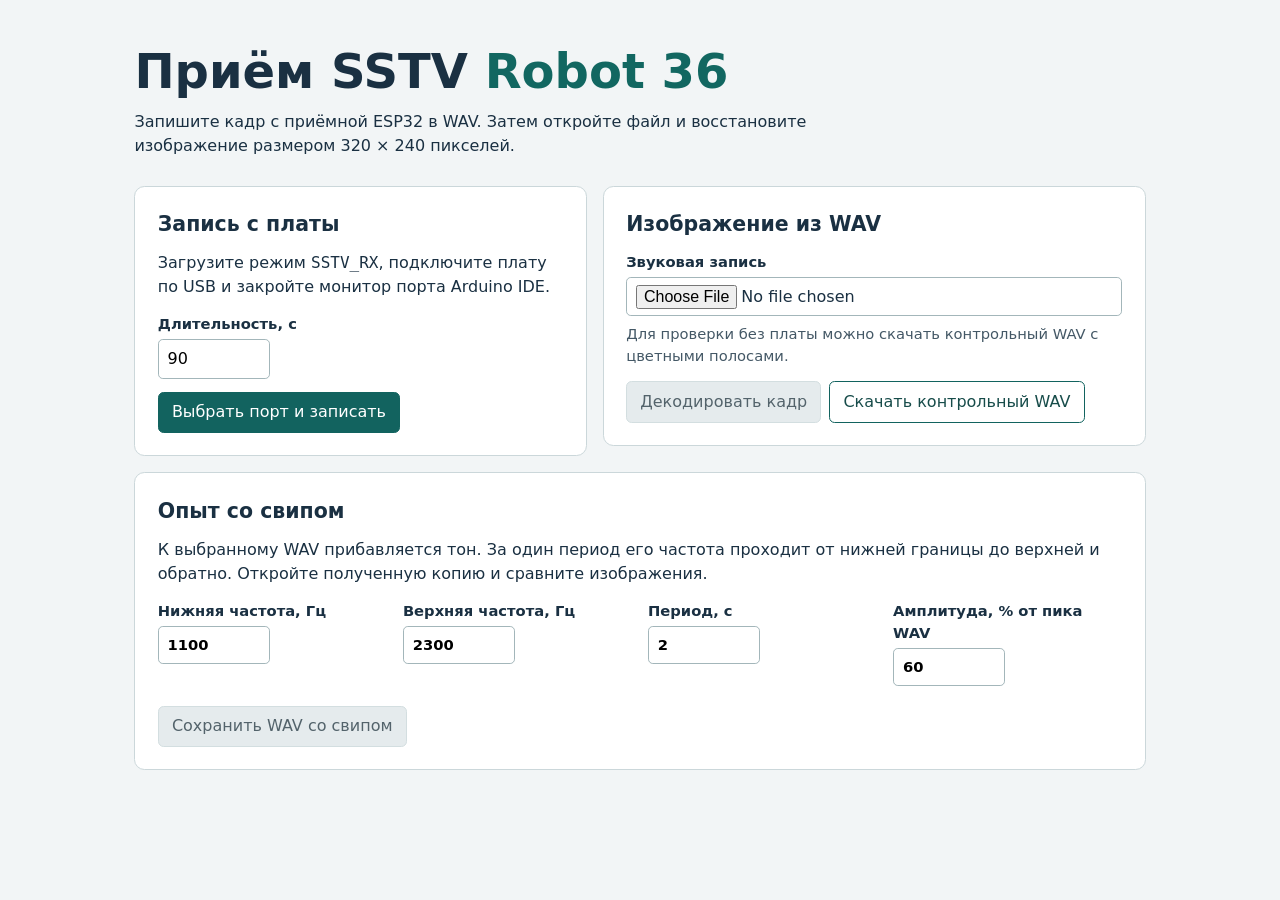
==== tools/receiver/index.html @ a5ce9389 "Добавить учебный поиск частоты, запись Robot 36 по USB и декодирование WAV Вынести приём в отдельный" ====
<!doctype html>
<html lang="ru">
<head>
  <meta charset="utf-8">
  <meta name="viewport" content="width=device-width, initial-scale=1">
  <title>Robot 36 · Приём и декодирование SSTV</title>
  <link rel="stylesheet" href="style.css">
  <script defer src="wav.js"></script>
  <script defer src="robot36.js"></script>
  <script defer src="serial.js"></script>
  <script defer src="sweep.js"></script>
  <script defer src="reference.js"></script>
  <script defer src="app.js"></script>
</head>
<body>
  <main>
    <h1>Приём SSTV <span>Robot 36</span></h1>
    <p class="intro">Запишите кадр с приёмной ESP32 в WAV. Затем откройте файл и восстановите изображение размером 320 × 240 пикселей.</p>
    <div class="panels">
      <section>
        <h2>Запись с платы</h2>
        <p>Загрузите режим <code>SSTV_RX</code>, подключите плату по USB и закройте монитор порта Arduino IDE.</p>
        <label for="seconds">Длительность, с</label>
        <input id="seconds" type="number" value="90" min="40" max="120" step="1" required>
        <div class="actions">
          <button id="record">Выбрать порт и записать</button>
          <button id="cancel" class="secondary" hidden>Остановить</button>
        </div>
        <progress id="record-progress" max="90" value="0" hidden></progress>
        <p class="status" role="status" id="record-status"></p>
        <a id="save-recording" hidden download="robot36-rx.wav">Сохранить принятый WAV</a>
      </section>
      <section>
        <h2>Изображение из WAV</h2>
        <label for="wav-file">Звуковая запись</label>
        <input id="wav-file" type="file" accept=".wav,audio/wav,audio/x-wav">
        <p class="file-info" id="file-info">Для проверки без платы можно скачать контрольный WAV с цветными полосами.</p>
        <div class="actions">
          <button id="decode" disabled>Декодировать кадр</button>
          <button id="example" class="secondary">Скачать контрольный WAV</button>
        </div>
        <p class="status" role="status" id="decode-status"></p>
        <figure id="result" hidden>
          <canvas id="picture" width="320" height="240" aria-label="Принятое изображение Robot 36"></canvas>
          <figcaption id="caption"></figcaption>
        </figure>
        <a id="save-picture" hidden>Сохранить PNG</a>
      </section>
    </div>
    <section class="experiment">
      <h2>Опыт со свипом</h2>
      <p>К выбранному WAV прибавляется тон. За один период его частота проходит от нижней границы до верхней и обратно. Откройте полученную копию и сравните изображения.</p>
      <div class="fields">
        <label>Нижняя частота, Гц<input id="low" type="number" min="20" step="1" value="1100" required></label>
        <label>Верхняя частота, Гц<input id="high" type="number" min="21" step="1" value="2300" required></label>
        <label>Период, с<input id="period" type="number" min="0.05" max="60" step="any" value="2" required></label>
        <label>Амплитуда, % от пика WAV<input id="level" type="number" min="0" max="200" step="any" value="60" required></label>
      </div>
      <button id="sweep" disabled>Сохранить WAV со свипом</button>
      <p class="status" role="status" id="sweep-status"></p>
    </section>
  </main>
</body>
</html>
---- tools/receiver/style.css ----
:root { color-scheme: light; font: 16px/1.5 "Segoe UI", system-ui, sans-serif; color: #1a3042; background: #f2f5f6; }
* { box-sizing: border-box; }
body { margin: 0; }
main { max-width: 66rem; margin: 0 auto; padding: 2.8rem 1.4rem; }
h1, h2, p, figure { margin: 0; }
h1 { font-size: clamp(1.85rem, 5vw, 3rem); line-height: 1.1; }
h1 span { color: #126761; }
h2 { font-size: 1.28rem; margin-bottom: .7rem; }
.intro { max-width: 44rem; margin: .8rem 0 1.7rem; }
.panels, .fields { display: grid; gap: 1rem; }
.panels { grid-template-columns: 1fr 1.2fr; align-items: start; }
section { padding: 1.4rem; background: #fff; border: 1px solid #cbd7da; border-radius: .65rem; }
section p { margin: .4rem 0 .9rem; }
.experiment { margin-top: 1rem; }
.fields { grid-template-columns: repeat(4, minmax(0, 1fr)); margin: .8rem 0 1rem; }
label { display: block; font-weight: 600; font-size: .92rem; }
input, button { font: inherit; }
input { display: block; max-width: 100%; border: 1px solid #a3b6ba; border-radius: .3rem; padding: .42rem .55rem; margin: .25rem 0; }
input[type=number] { width: 7rem; }
input[type=file] { width: 100%; }
.actions { display: flex; flex-wrap: wrap; gap: .5rem; margin: .8rem 0 0; }
button { padding: .48rem .82rem; border-radius: .35rem; background: #12635f; color: white; border: 1px solid #12635f; cursor: pointer; }
button.secondary { background: #fff; color: #174c4a; }
button:disabled { background: #e5ebed; border-color: #d3dee0; color: #53636b; cursor: default; }
a { color: #075d6b; font-weight: 600; }
progress { width: 100%; margin-top: .7rem; accent-color: #12635f; }
.status, figcaption, .file-info { color: #445866; font-size: .92rem; }
.status:not(:empty) { margin: .8rem 0 .35rem; }
.status:empty { margin: 0; }
.status.error { color: #942e20; }
canvas { display: block; margin-top: .75rem; width: 320px; max-width: 100%; height: auto; }
figcaption { margin: .4rem 0; }
[hidden] { display: none !important; }
@media (max-width: 720px) { .panels { grid-template-columns: 1fr; } .fields { grid-template-columns: repeat(2, 1fr); } main { padding-top: 1.6rem; } }
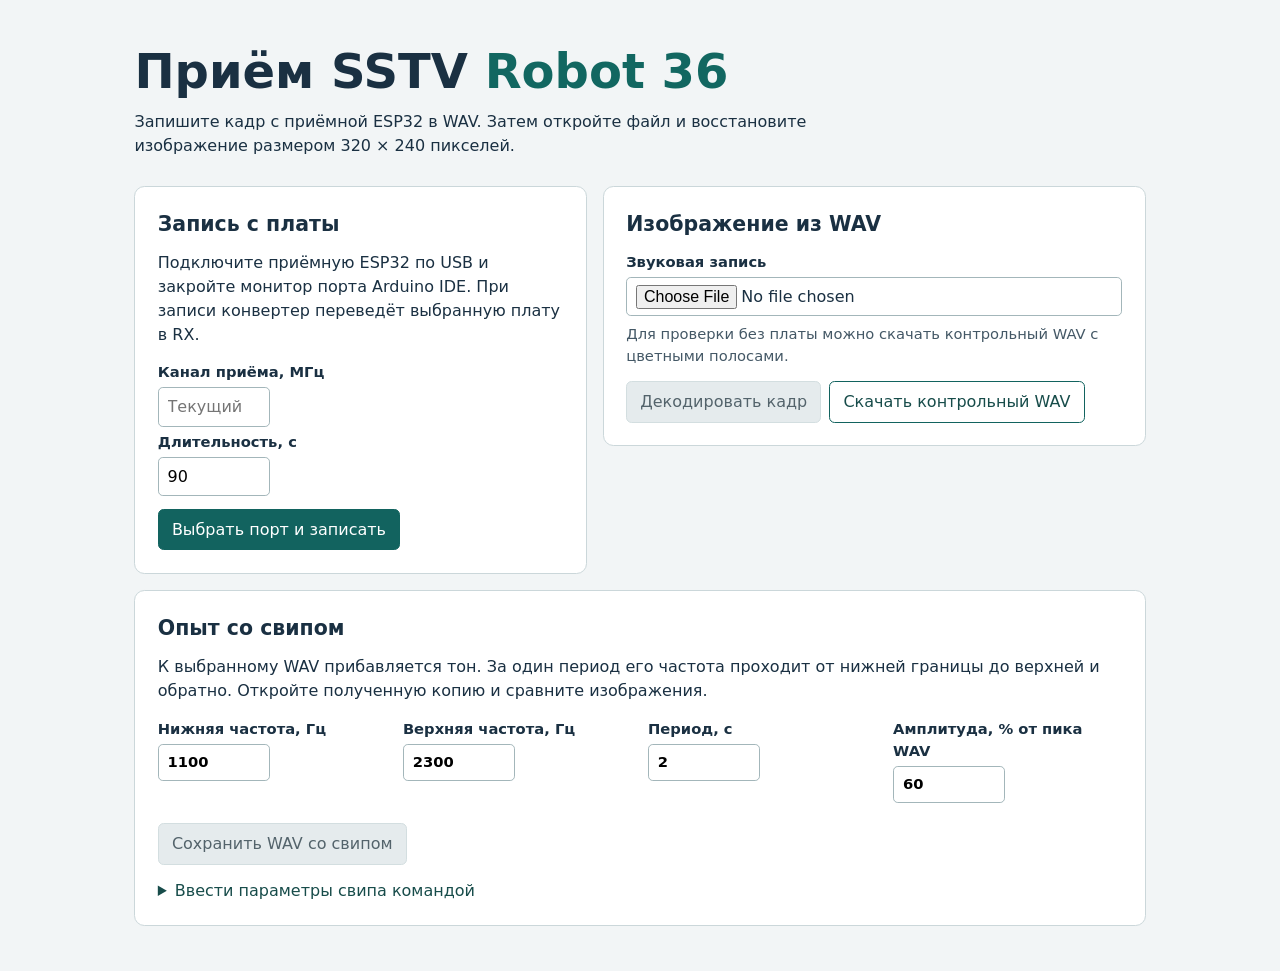
==== commit 45957ba9: "Добавить управление TX и RX через COM-порт и поиск по порогу RSSI Сохранить автономную передачу Robo" ====
--- a/tools/receiver/index.html
+++ b/tools/receiver/index.html
@@ -19,7 +19,9 @@
     <div class="panels">
       <section>
         <h2>Запись с платы</h2>
-        <p>Загрузите режим <code>SSTV_RX</code>, подключите плату по USB и закройте монитор порта Arduino IDE.</p>
+        <p>Подключите приёмную ESP32 по USB и закройте монитор порта Arduino IDE. При записи конвертер переведёт выбранную плату в RX.</p>
+        <label for="rx-channel">Канал приёма, МГц</label>
+        <input id="rx-channel" type="number" min="300" max="928" step="any" placeholder="Текущий">
         <label for="seconds">Длительность, с</label>
         <input id="seconds" type="number" value="90" min="40" max="120" step="1" required>
         <div class="actions">
@@ -57,6 +59,14 @@
         <label>Амплитуда, % от пика WAV<input id="level" type="number" min="0" max="200" step="any" value="60" required></label>
       </div>
       <button id="sweep" disabled>Сохранить WAV со свипом</button>
+      <details>
+        <summary>Ввести параметры свипа командой</summary>
+        <form id="wav-command-form">
+          <label for="wav-command">Звуковые частоты в Гц, относительная мощность в дБ и период в с</label>
+          <input id="wav-command" type="text" value="WAV_SWEEP 1100 2300 -6 2" required spellcheck="false">
+          <button id="run-wav-command" type="submit" disabled>Применить к выбранному WAV</button>
+        </form>
+      </details>
       <p class="status" role="status" id="sweep-status"></p>
     </section>
   </main>
--- a/tools/receiver/style.css
+++ b/tools/receiver/style.css
@@ -32,3 +32,7 @@
 figcaption { margin: .4rem 0; }
 [hidden] { display: none !important; }
 @media (max-width: 720px) { .panels { grid-template-columns: 1fr; } .fields { grid-template-columns: repeat(2, 1fr); } main { padding-top: 1.6rem; } }
+details { margin-top: .9rem; }
+summary { cursor: pointer; color: #174c4a; }
+#wav-command-form { margin-top: .55rem; }
+#wav-command { width: 23rem; margin-bottom: .55rem; font-family: ui-monospace, monospace; }
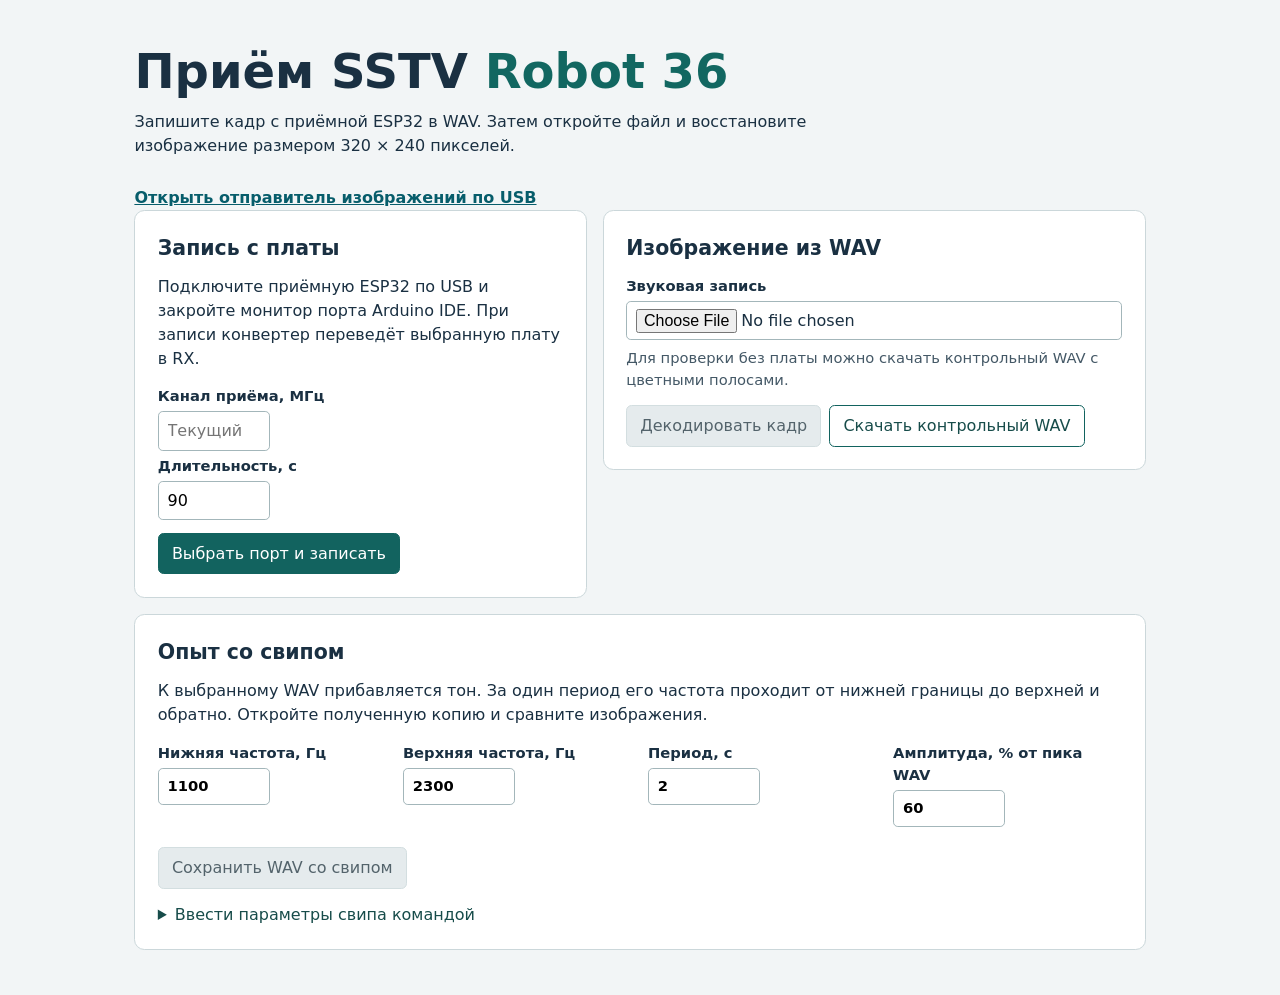
==== commit 67879813: "Добавить отправку изображений Robot 36 по USB без перепрошивки Браузерный отправитель готовит кадры " ====
--- a/tools/receiver/index.html
+++ b/tools/receiver/index.html
@@ -16,6 +16,7 @@
   <main>
     <h1>Приём SSTV <span>Robot 36</span></h1>
     <p class="intro">Запишите кадр с приёмной ESP32 в WAV. Затем откройте файл и восстановите изображение размером 320 × 240 пикселей.</p>
+    <p><a href="../sender/index.html">Открыть отправитель изображений по USB</a></p>
     <div class="panels">
       <section>
         <h2>Запись с платы</h2>
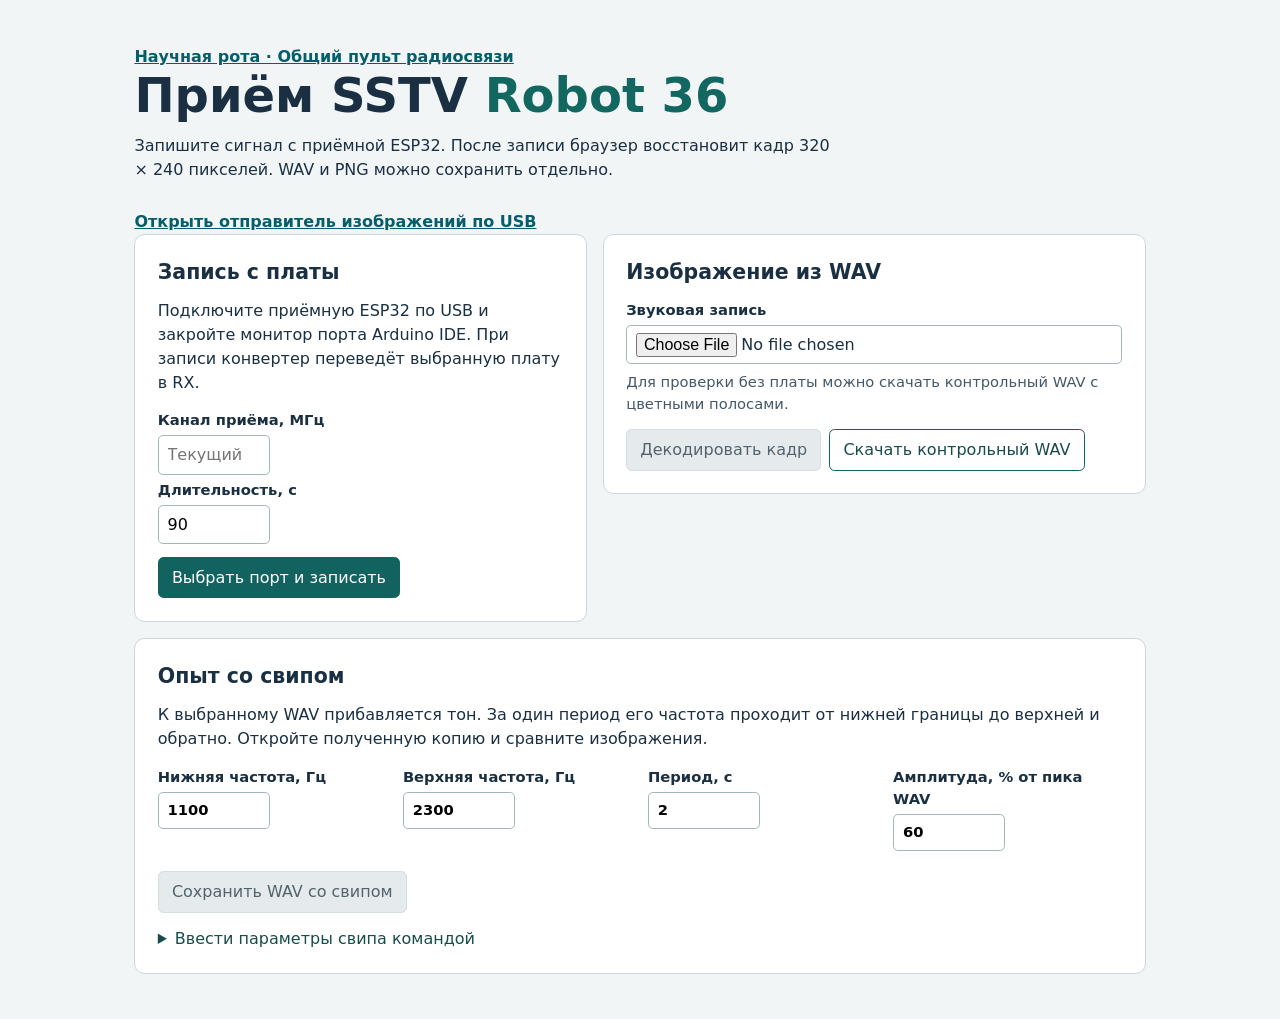
==== commit daf2594f: "Добавить пульт научной роты для ESP32 и ESP32-S3 N16R8 Объединить управление SSTV, декодирование зап" ====
--- a/tools/receiver/index.html
+++ b/tools/receiver/index.html
@@ -14,8 +14,9 @@
 </head>
 <body>
   <main>
+    <p><a href="../station/index.html">Научная рота · Общий пульт радиосвязи</a></p>
     <h1>Приём SSTV <span>Robot 36</span></h1>
-    <p class="intro">Запишите кадр с приёмной ESP32 в WAV. Затем откройте файл и восстановите изображение размером 320 × 240 пикселей.</p>
+    <p class="intro">Запишите сигнал с приёмной ESP32. После записи браузер восстановит кадр 320 × 240 пикселей. WAV и PNG можно сохранить отдельно.</p>
     <p><a href="../sender/index.html">Открыть отправитель изображений по USB</a></p>
     <div class="panels">
       <section>
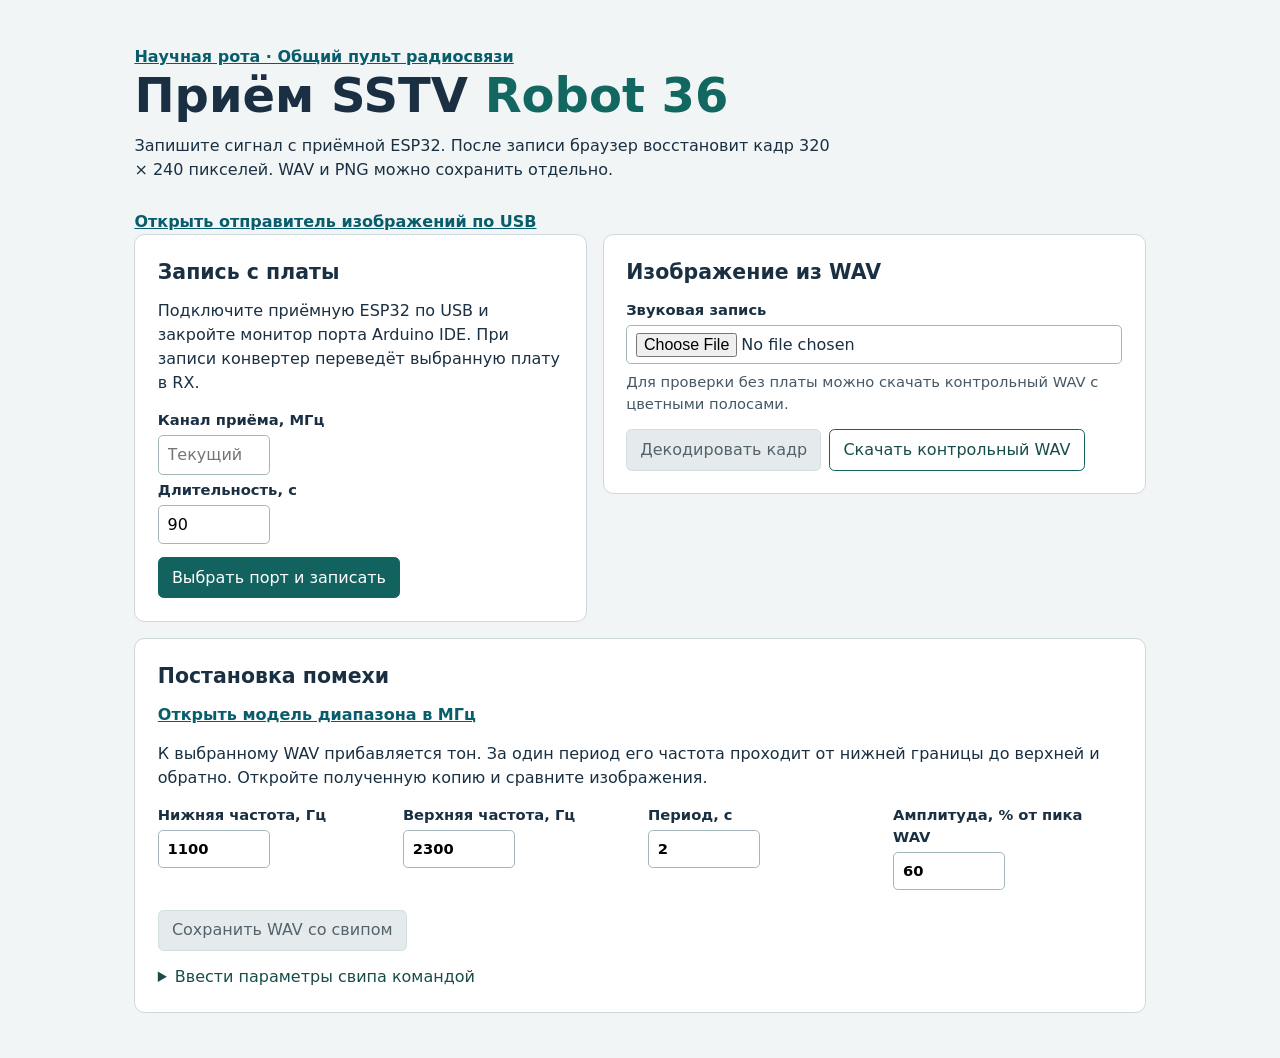
==== commit ae51b47d: "Передавать кадры Robot 36 из ОЗУ при недоступной LittleFS и добавить модель свипа в МГц" ====
--- a/tools/receiver/index.html
+++ b/tools/receiver/index.html
@@ -52,7 +52,8 @@
       </section>
     </div>
     <section class="experiment">
-      <h2>Опыт со свипом</h2>
+      <h2>Постановка помехи</h2>
+      <p><a href="../station/index.html#sweep">Открыть модель диапазона в МГц</a></p>
       <p>К выбранному WAV прибавляется тон. За один период его частота проходит от нижней границы до верхней и обратно. Откройте полученную копию и сравните изображения.</p>
       <div class="fields">
         <label>Нижняя частота, Гц<input id="low" type="number" min="20" step="1" value="1100" required></label>
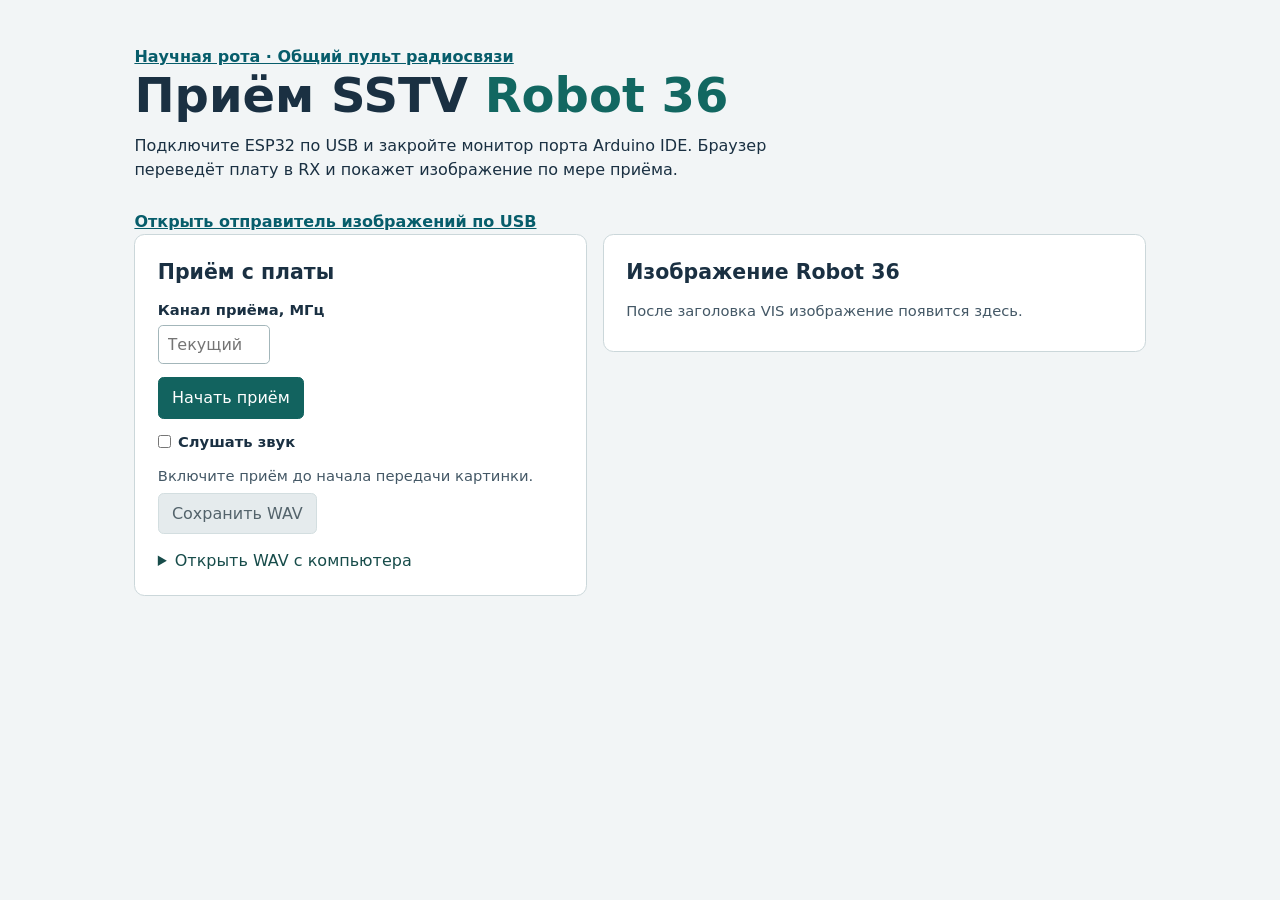
==== commit a9a732a4: "Собрать скетч в готовую папку и декодировать Robot 36 в браузере во время приёма Добавить настройку " ====
--- a/tools/receiver/index.html
+++ b/tools/receiver/index.html
@@ -8,7 +8,6 @@
   <script defer src="wav.js"></script>
   <script defer src="robot36.js"></script>
   <script defer src="serial.js"></script>
-  <script defer src="sweep.js"></script>
   <script defer src="reference.js"></script>
   <script defer src="app.js"></script>
 </head>
@@ -16,62 +15,39 @@
   <main>
     <p><a href="../station/index.html">Научная рота · Общий пульт радиосвязи</a></p>
     <h1>Приём SSTV <span>Robot 36</span></h1>
-    <p class="intro">Запишите сигнал с приёмной ESP32. После записи браузер восстановит кадр 320 × 240 пикселей. WAV и PNG можно сохранить отдельно.</p>
+    <p class="intro">Подключите ESP32 по USB и закройте монитор порта Arduino IDE. Браузер переведёт плату в RX и покажет изображение по мере приёма.</p>
     <p><a href="../sender/index.html">Открыть отправитель изображений по USB</a></p>
     <div class="panels">
       <section>
-        <h2>Запись с платы</h2>
-        <p>Подключите приёмную ESP32 по USB и закройте монитор порта Arduino IDE. При записи конвертер переведёт выбранную плату в RX.</p>
+        <h2>Приём с платы</h2>
         <label for="rx-channel">Канал приёма, МГц</label>
         <input id="rx-channel" type="number" min="300" max="928" step="any" placeholder="Текущий">
-        <label for="seconds">Длительность, с</label>
-        <input id="seconds" type="number" value="90" min="40" max="120" step="1" required>
         <div class="actions">
-          <button id="record">Выбрать порт и записать</button>
-          <button id="cancel" class="secondary" hidden>Остановить</button>
+          <button id="record" type="button">Начать приём</button>
+          <button id="cancel" type="button" class="secondary" hidden>Остановить приём</button>
         </div>
-        <progress id="record-progress" max="90" value="0" hidden></progress>
-        <p class="status" role="status" id="record-status"></p>
-        <a id="save-recording" hidden download="robot36-rx.wav">Сохранить принятый WAV</a>
+        <label class="monitor"><input id="monitor" type="checkbox"> Слушать звук</label>
+        <p class="status" role="status" id="record-status">Включите приём до начала передачи картинки.</p>
+        <button id="save-recording" type="button" class="secondary" disabled>Сохранить WAV</button>
+        <ul id="recordings" aria-label="Завершённые записи"></ul>
+        <details>
+          <summary>Открыть WAV с компьютера</summary>
+          <label for="wav-file">Звуковая запись</label>
+          <input id="wav-file" type="file" accept=".wav,audio/wav,audio/x-wav">
+          <p class="file-info" id="file-info"></p>
+          <button id="example" type="button" class="secondary">Скачать контрольный WAV</button>
+        </details>
       </section>
       <section>
-        <h2>Изображение из WAV</h2>
-        <label for="wav-file">Звуковая запись</label>
-        <input id="wav-file" type="file" accept=".wav,audio/wav,audio/x-wav">
-        <p class="file-info" id="file-info">Для проверки без платы можно скачать контрольный WAV с цветными полосами.</p>
-        <div class="actions">
-          <button id="decode" disabled>Декодировать кадр</button>
-          <button id="example" class="secondary">Скачать контрольный WAV</button>
-        </div>
-        <p class="status" role="status" id="decode-status"></p>
+        <h2>Изображение Robot 36</h2>
+        <p class="status" role="status" id="decode-status">После заголовка VIS изображение появится здесь.</p>
         <figure id="result" hidden>
-          <canvas id="picture" width="320" height="240" aria-label="Принятое изображение Robot 36"></canvas>
+          <canvas id="picture" width="320" height="240" aria-label="Принимаемый кадр Robot 36"></canvas>
           <figcaption id="caption"></figcaption>
         </figure>
-        <a id="save-picture" hidden>Сохранить PNG</a>
+        <a id="save-picture" hidden>Сохранить последний полный кадр (PNG)</a>
       </section>
     </div>
-    <section class="experiment">
-      <h2>Постановка помехи</h2>
-      <p><a href="../station/index.html#sweep">Открыть модель диапазона в МГц</a></p>
-      <p>К выбранному WAV прибавляется тон. За один период его частота проходит от нижней границы до верхней и обратно. Откройте полученную копию и сравните изображения.</p>
-      <div class="fields">
-        <label>Нижняя частота, Гц<input id="low" type="number" min="20" step="1" value="1100" required></label>
-        <label>Верхняя частота, Гц<input id="high" type="number" min="21" step="1" value="2300" required></label>
-        <label>Период, с<input id="period" type="number" min="0.05" max="60" step="any" value="2" required></label>
-        <label>Амплитуда, % от пика WAV<input id="level" type="number" min="0" max="200" step="any" value="60" required></label>
-      </div>
-      <button id="sweep" disabled>Сохранить WAV со свипом</button>
-      <details>
-        <summary>Ввести параметры свипа командой</summary>
-        <form id="wav-command-form">
-          <label for="wav-command">Звуковые частоты в Гц, относительная мощность в дБ и период в с</label>
-          <input id="wav-command" type="text" value="WAV_SWEEP 1100 2300 -6 2" required spellcheck="false">
-          <button id="run-wav-command" type="submit" disabled>Применить к выбранному WAV</button>
-        </form>
-      </details>
-      <p class="status" role="status" id="sweep-status"></p>
-    </section>
   </main>
 </body>
 </html>
--- a/tools/receiver/style.css
+++ b/tools/receiver/style.css
@@ -36,3 +36,7 @@
 summary { cursor: pointer; color: #174c4a; }
 #wav-command-form { margin-top: .55rem; }
 #wav-command { width: 23rem; margin-bottom: .55rem; font-family: ui-monospace, monospace; }
+.monitor { display: flex; align-items: center; gap: .45rem; margin: .75rem 0; }
+.monitor input { margin: 0; }
+#recordings:empty { display: none; }
+#recordings { overflow-wrap: anywhere; }
